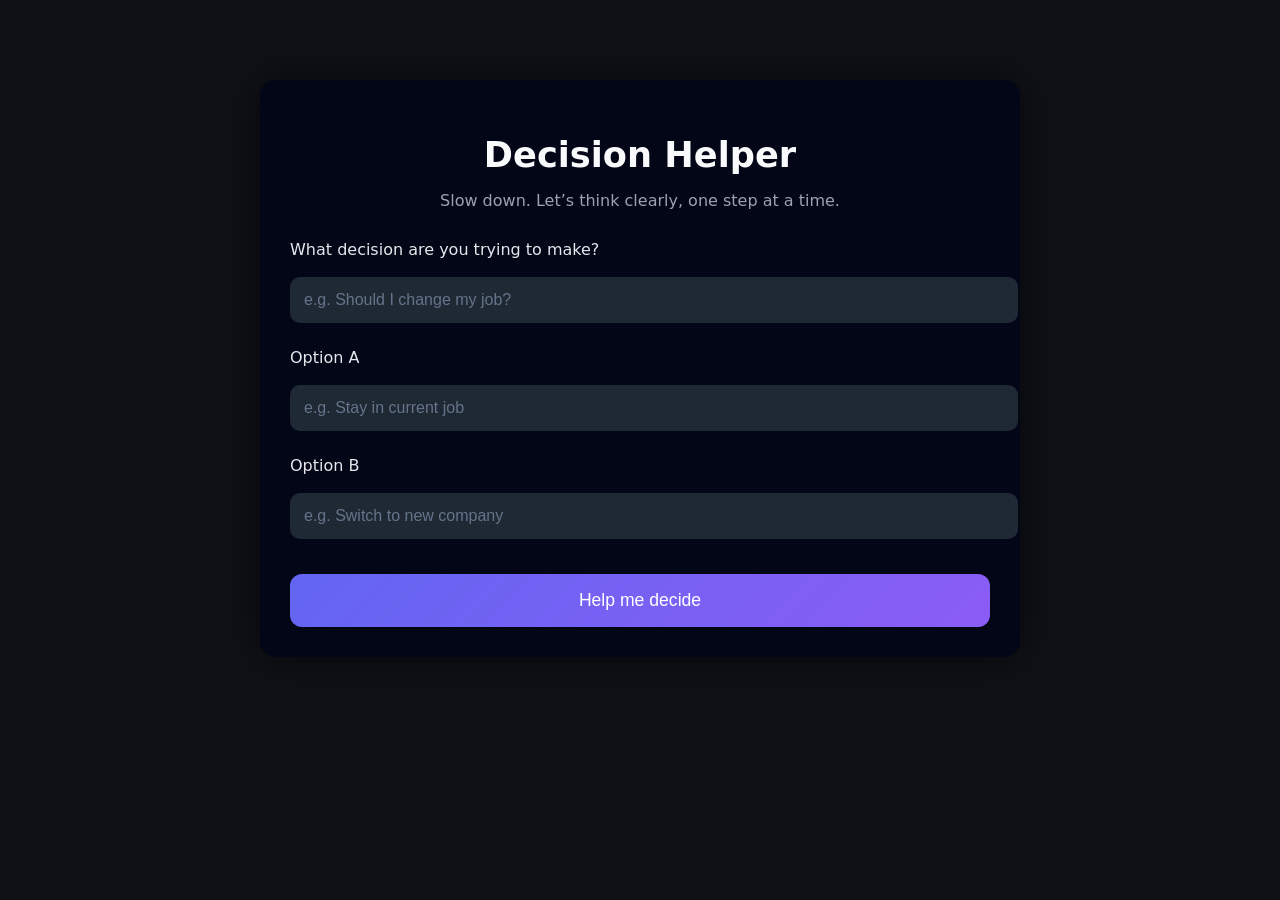
==== decision.html @ a5d3112f "Update decision.html" ====
<!DOCTYPE html>
<html lang="en">
<head>
  <meta charset="UTF-8">
  <title>Decision Helper | Life Navigator</title>
  <meta name="viewport" content="width=device-width, initial-scale=1.0">
  <link rel="stylesheet" href="style.css">
  <style>
    body {
      background: #0f1117;
      color: #e5e7eb;
      font-family: system-ui, sans-serif;
    }

    .container {
      max-width: 700px;
      margin: 80px auto;
      padding: 30px;
    }

    h1 {
      font-size: 2.2rem;
      margin-bottom: 10px;
    }

    p {
      color: #9ca3af;
      margin-bottom: 30px;
    }

    label {
      display: block;
      margin-top: 25px;
      margin-bottom: 8px;
      font-weight: 500;
    }

    input {
      width: 100%;
      padding: 14px;
      border-radius: 10px;
      border: none;
      background: #1f2933;
      color: #fff;
      font-size: 1rem;
    }

    button {
      margin-top: 35px;
      width: 100%;
      padding: 16px;
      font-size: 1.1rem;
      border-radius: 12px;
      border: none;
      background: linear-gradient(135deg, #6366f1, #8b5cf6);
      color: white;
      cursor: pointer;
    }

    .result {
      margin-top: 40px;
      padding: 20px;
      border-radius: 12px;
      background: #111827;
      display: none;
    }
  </style>
</head>
<body>

  <div class="container">
    <h1>Decision Helper</h1>
    <p>Slow down. Let’s think clearly, one step at a time.</p>

    <label>What decision are you trying to make?</label>
    <input id="decision" placeholder="e.g. Should I change my job?">

    <label>Option A</label>
    <input id="optionA" placeholder="e.g. Stay in current job">

    <label>Option B</label>
    <input id="optionB" placeholder="e.g. Switch to new company">

    <button onclick="analyzeDecision()">Help me decide</button>

    <div class="result" id="resultBox"></div>
  </div>

  <script src="decision.js"></script>
</body>
</html>
---- style.css ----
/* ===== Global Dark Theme ===== */
body {
  margin: 0;
  padding: 0;
  font-family: 'Segoe UI', sans-serif;
  background-color: #0f172a; /* deep dark blue */
  color: #e5e7eb;
}

/* ===== Main Container ===== */
.container {
  max-width: 420px;
  margin: 40px auto;
  padding: 24px;
  background: #020617;
  border-radius: 16px;
  box-shadow: 0 0 40px rgba(0,0,0,0.6);
}

/* ===== Headings ===== */
h1, h2 {
  text-align: center;
  font-weight: 600;
  color: #f8fafc;
}

/* ===== Paragraphs ===== */
p {
  text-align: center;
  color: #cbd5f5;
}

/* ===== Buttons ===== */
button {
  width: 100%;
  padding: 14px;
  margin-top: 12px;
  border: none;
  border-radius: 12px;
  background: linear-gradient(135deg, #6366f1, #818cf8);
  color: white;
  font-size: 15px;
  cursor: pointer;
  transition: transform 0.2s ease, box-shadow 0.2s ease;
}

button:hover {
  transform: translateY(-2px);
  box-shadow: 0 8px 20px rgba(99,102,241,0.4);
}

/* ===== Inputs ===== */
input, textarea {
  width: 100%;
  padding: 12px;
  margin-top: 10px;
  border-radius: 10px;
  border: none;
  background: #020617;
  color: #e5e7eb;
  border: 1px solid #1e293b;
}

input::placeholder, textarea::placeholder {
  color: #64748b;
}
/* ===== DARK MODE BASE ===== */
body.dark {
  background: radial-gradient(circle at top, #111827, #020617);
  color: #e5e7eb;
  font-family: "Inter", system-ui, sans-serif;
  margin: 0;
  min-height: 100vh;
}

/* ===== CENTERED CONTAINER ===== */
.decision-container {
  max-width: 520px;
  margin: auto;
  padding: 80px 20px;
}

/* ===== HEADINGS ===== */
.title {
  font-size: 2.2rem;
  font-weight: 600;
  text-align: center;
  margin-bottom: 8px;
}

.subtitle {
  text-align: center;
  color: #9ca3af;
  margin-bottom: 50px;
}

/* ===== CARD ===== */
.card {
  background: rgba(255,255,255,0.04);
  border-radius: 14px;
  padding: 20px;
  margin-bottom: 22px;
  border: 1px solid rgba(255,255,255,0.06);
}

/* ===== LABEL ===== */
.card label {
  display: block;
  margin-bottom: 10px;
  font-size: 0.9rem;
  color: #cbd5f5;
}

/* ===== INPUT ===== */
.card input {
  width: 100%;
  padding: 14px;
  border-radius: 10px;
  border: none;
  outline: none;
  font-size: 1rem;
  background: #020617;
  color: #e5e7eb;
}

/* ===== BUTTON ===== */
.primary-btn {
  width: 100%;
  padding: 16px;
  border-radius: 14px;
  border: none;
  font-size: 1rem;
  font-weight: 500;
  background: linear-gradient(135deg, #6366f1, #8b5cf6);
  color: white;
  cursor: pointer;
  margin-top: 10px;
}

.primary-btn:hover {
  opacity: 0.9;
}
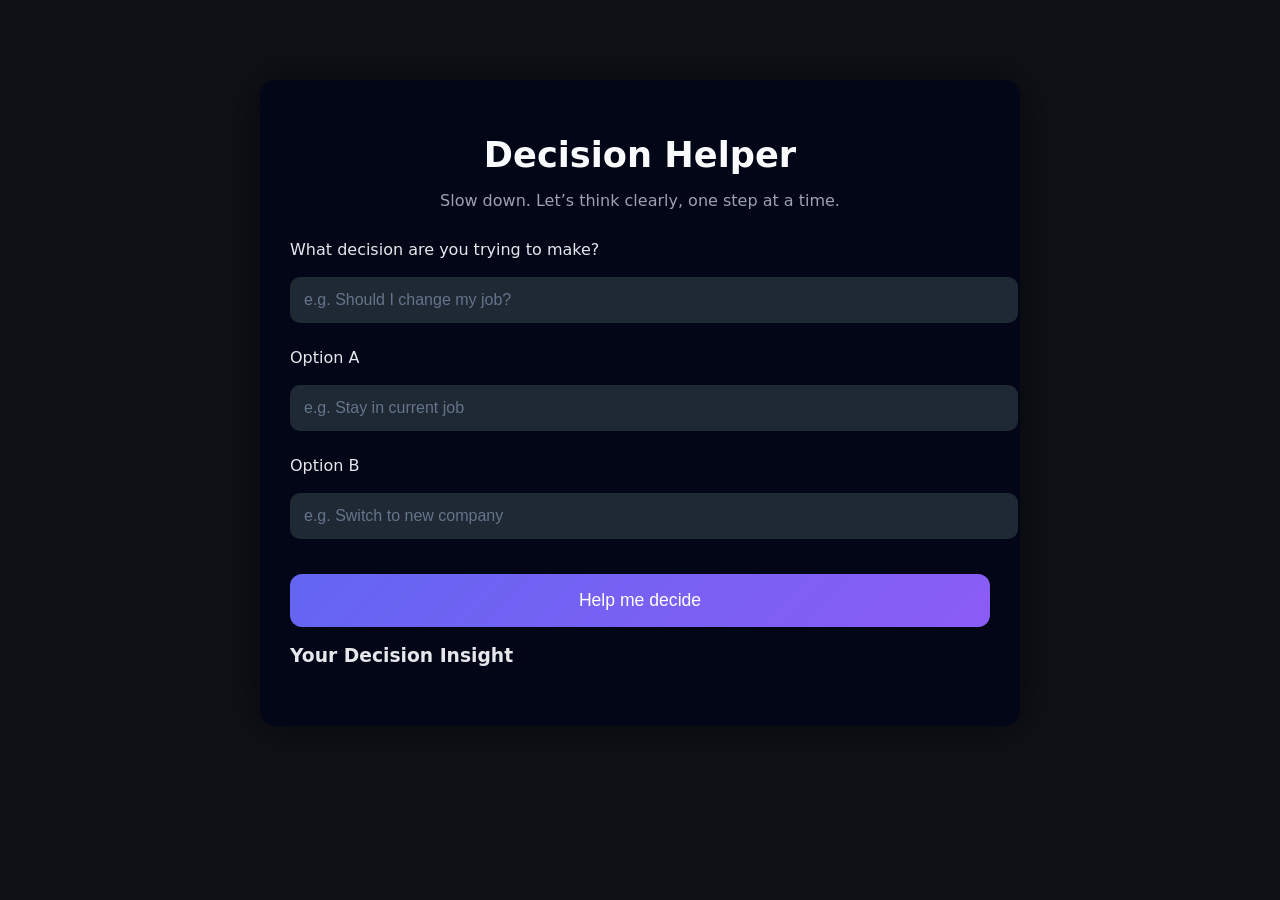
==== commit bec1d361: "Update decision.html" ====
--- a/decision.html
+++ b/decision.html
@@ -84,6 +84,10 @@
     <button onclick="analyzeDecision()">Help me decide</button>
 
     <div class="result" id="resultBox"></div>
+    <div id="resultBox" class="result-box hidden">
+  <h3>Your Decision Insight</h3>
+  <p id="decisionSummary"></p>
+  <p id="clarityScore"></p>
   </div>
 
   <script src="decision.js"></script>
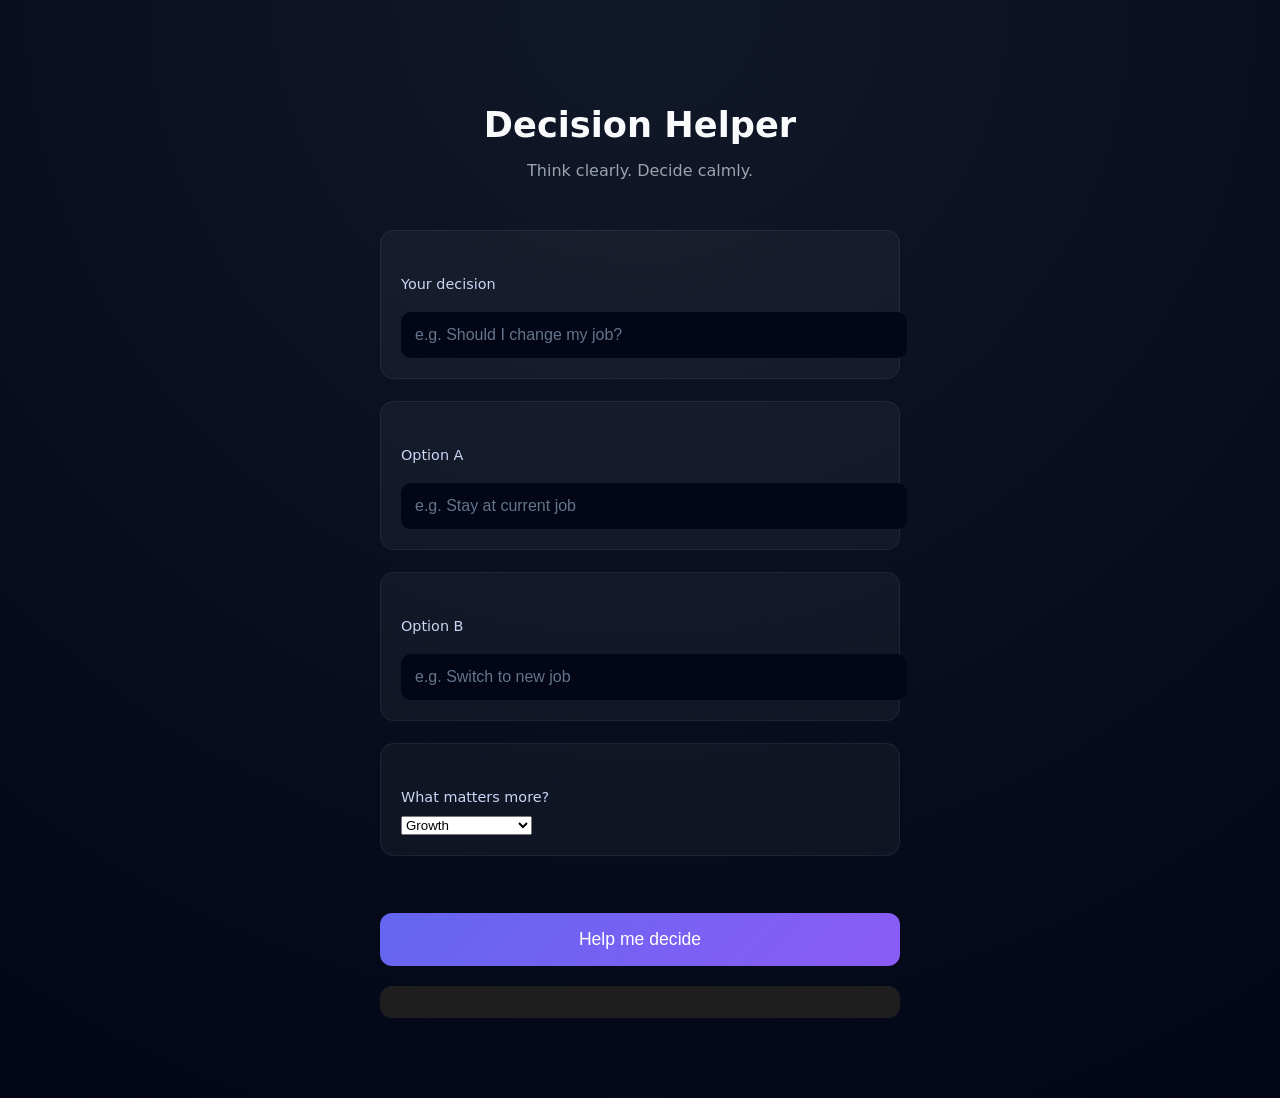
==== commit c25d9b75: "Update decision.html" ====
--- a/decision.html
+++ b/decision.html
@@ -66,28 +66,44 @@
     }
   </style>
 </head>
-<body>
+<body class="dark">
 
-  <div class="container">
+  <div class="decision-container">
     <h1>Decision Helper</h1>
-    <p>Slow down. Let’s think clearly, one step at a time.</p>
+    <p class="subtitle">Think clearly. Decide calmly.</p>
 
-    <label>What decision are you trying to make?</label>
-    <input id="decision" placeholder="e.g. Should I change my job?">
+    <!-- Step 1 -->
+    <div class="card">
+      <label>Your decision</label>
+      <input type="text" id="decision" placeholder="e.g. Should I change my job?">
+    </div>
 
-    <label>Option A</label>
-    <input id="optionA" placeholder="e.g. Stay in current job">
+    <!-- Step 2 -->
+    <div class="card">
+      <label>Option A</label>
+      <input type="text" id="optionA" placeholder="e.g. Stay at current job">
+    </div>
 
-    <label>Option B</label>
-    <input id="optionB" placeholder="e.g. Switch to new company">
+    <div class="card">
+      <label>Option B</label>
+      <input type="text" id="optionB" placeholder="e.g. Switch to new job">
+    </div>
+
+    <!-- Step 3 -->
+    <div class="card">
+      <label>What matters more?</label>
+      <select id="priority">
+        <option value="growth">Growth</option>
+        <option value="peace">Peace</option>
+        <option value="money">Money</option>
+        <option value="balance">Work-Life Balance</option>
+      </select>
+    </div>
 
     <button onclick="analyzeDecision()">Help me decide</button>
 
-    <div class="result" id="resultBox"></div>
-    <div id="resultBox" class="result-box hidden">
-  <h3>Your Decision Insight</h3>
-  <p id="decisionSummary"></p>
-  <p id="clarityScore"></p>
+    <!-- Result -->
+    <div id="result" class="result-box"></div>
   </div>
 
   <script src="decision.js"></script>
--- a/style.css
+++ b/style.css
@@ -140,4 +140,16 @@
 .primary-btn:hover {
   opacity: 0.9;
 }
+.result-box {
+  margin-top: 20px;
+  padding: 16px;
+  background: #1e1e1e;
+  border-radius: 12px;
+  color: #ffffff;
+}
 
+.hidden {
+  display: none;
+}
+
+
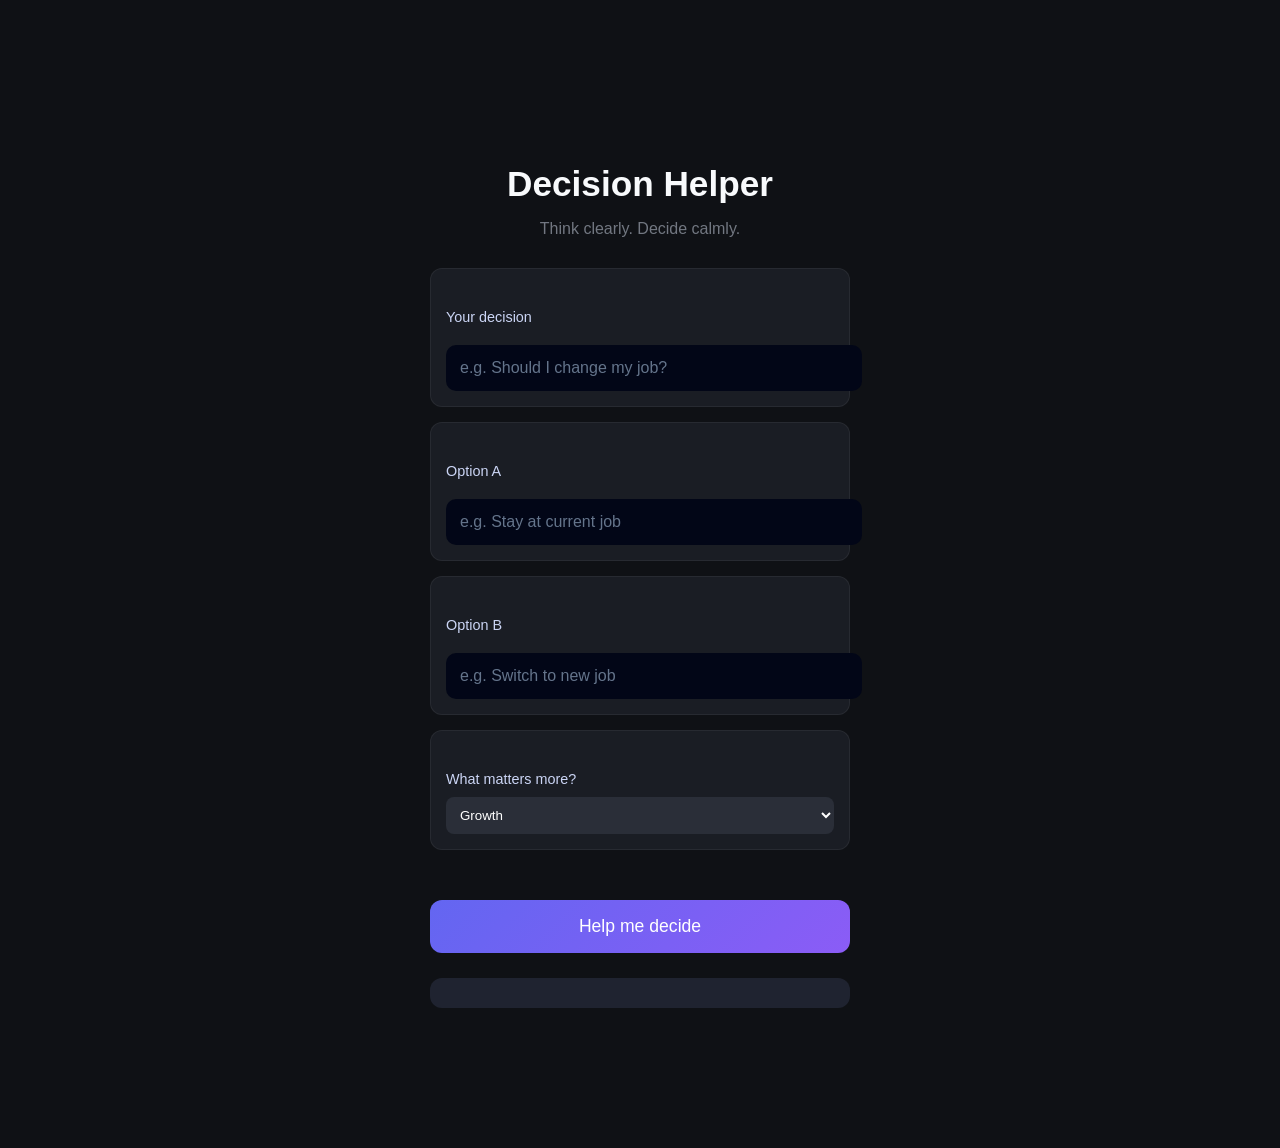
==== commit 5f4d4126: "Update decision.html" ====
--- a/decision.html
+++ b/decision.html
@@ -100,7 +100,7 @@
       </select>
     </div>
 
-    <button onclick="analyzeDecision()">Help me decide</button>
+    <button onclick="makeDecision()">Help me decide</button>
 
     <!-- Result -->
     <div id="result" class="result-box"></div>
--- a/style.css
+++ b/style.css
@@ -147,9 +147,80 @@
   border-radius: 12px;
   color: #ffffff;
 }
+body.dark {
+  background: #0f1115;
+  color: #eaeaea;
+  font-family: 'Segoe UI', sans-serif;
+}
+
+.decision-container {
+  max-width: 420px;
+  margin: 60px auto;
+}
+
+h1 {
+  text-align: center;
+}
+
+.subtitle {
+  text-align: center;
+  opacity: 0.7;
+  margin-bottom: 30px;
+}
+
+.card {
+  background: #1a1d24;
+  padding: 15px;
+  border-radius: 12px;
+  margin-bottom: 15px;
+}
+
+label {
+  display: block;
+  margin-bottom: 6px;
+  font-size: 14px;
+}
+
+input, select {
+  width: 100%;
+  padding: 10px;
+  border-radius: 8px;
+  border: none;
+  background: #2a2e38;
+  color: white;
+}
+
+button {
+  width: 100%;
+  margin-top: 20px;
+  padding: 12px;
+  border-radius: 10px;
+  border: none;
+  background: #6c8cff;
+  color: white;
+  font-size: 16px;
+  cursor: pointer;
+}
+
+button:hover {
+  background: #829cff;
+}
+
+.result-box {
+  margin-top: 25px;
+  padding: 15px;
+  background: #1f2330;
+  border-radius: 12px;
+}
+
+.reason {
+  opacity: 0.8;
+  font-size: 14px;
+}
 
 .hidden {
   display: none;
 }
 
 
+
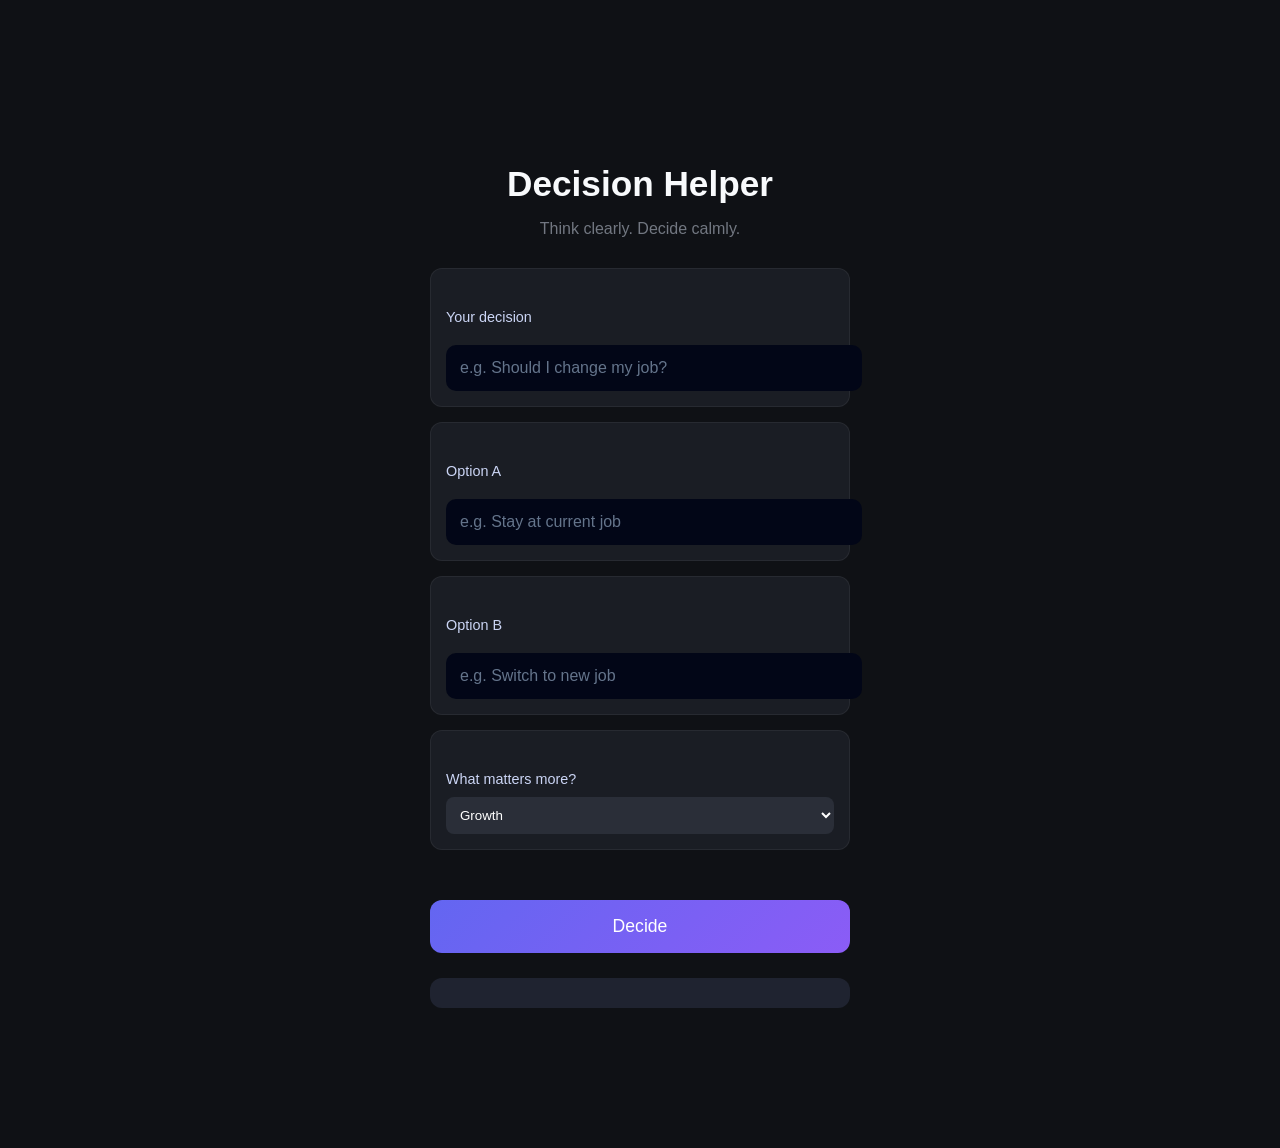
==== commit cf982378: "Update decision.html" ====
--- a/decision.html
+++ b/decision.html
@@ -100,7 +100,7 @@
       </select>
     </div>
 
-    <button onclick="makeDecision()">Help me decide</button>
+    <button onclick="makeDecision()">Decide</button>
 
     <!-- Result -->
     <div id="result" class="result-box"></div>
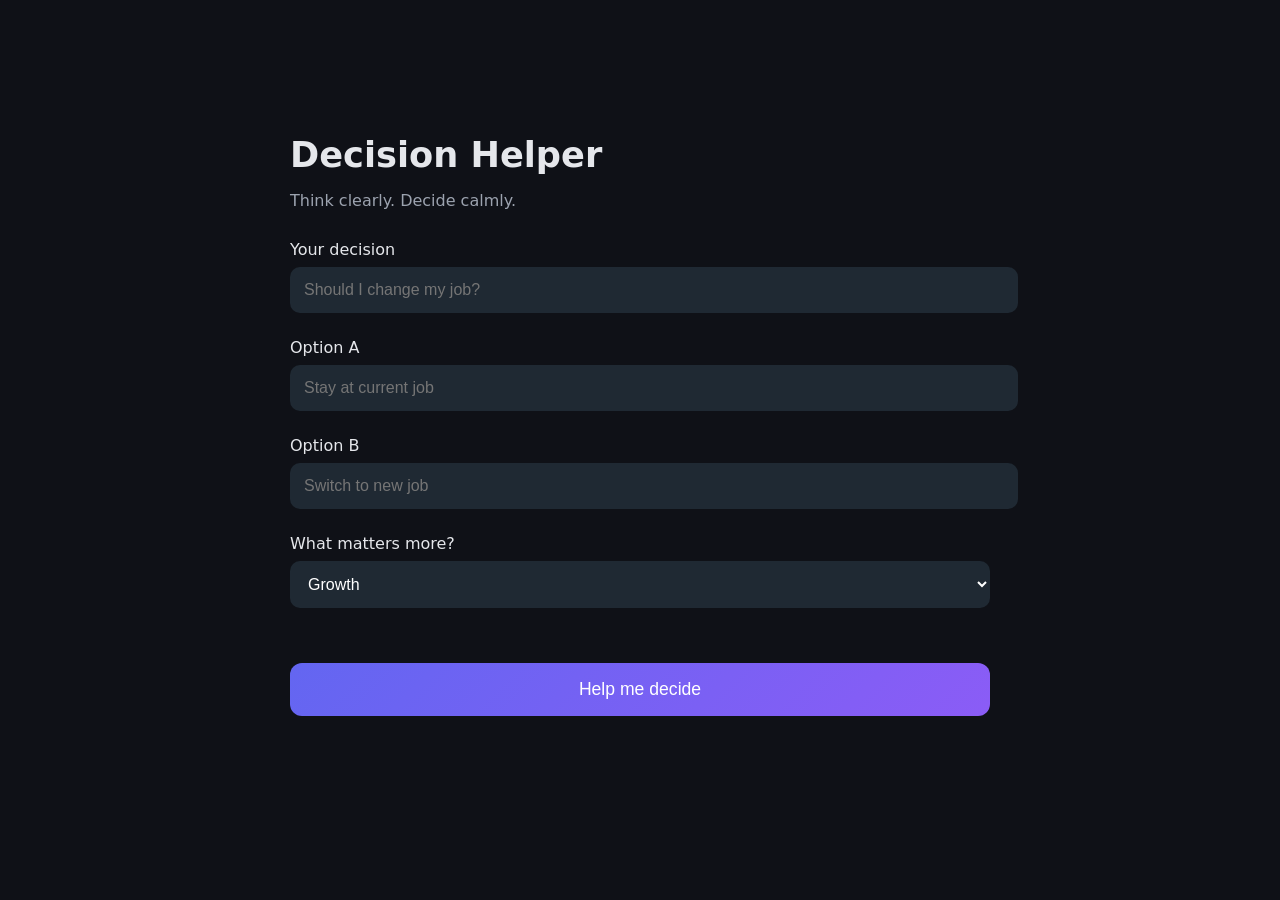
==== commit 89cc2ebc: "Update decision.html" ====
--- a/decision.html
+++ b/decision.html
@@ -4,15 +4,17 @@
   <meta charset="UTF-8">
   <title>Decision Helper | Life Navigator</title>
   <meta name="viewport" content="width=device-width, initial-scale=1.0">
-  <link rel="stylesheet" href="style.css">
+
   <style>
     body {
       background: #0f1117;
       color: #e5e7eb;
       font-family: system-ui, sans-serif;
+      margin: 0;
+      padding: 0;
     }
 
-    .container {
+    .decision-container {
       max-width: 700px;
       margin: 80px auto;
       padding: 30px;
@@ -23,19 +25,22 @@
       margin-bottom: 10px;
     }
 
-    p {
+    .subtitle {
       color: #9ca3af;
       margin-bottom: 30px;
     }
 
+    .card {
+      margin-bottom: 25px;
+    }
+
     label {
       display: block;
-      margin-top: 25px;
       margin-bottom: 8px;
       font-weight: 500;
     }
 
-    input {
+    input, select {
       width: 100%;
       padding: 14px;
       border-radius: 10px;
@@ -46,7 +51,7 @@
     }
 
     button {
-      margin-top: 35px;
+      margin-top: 30px;
       width: 100%;
       padding: 16px;
       font-size: 1.1rem;
@@ -57,7 +62,7 @@
       cursor: pointer;
     }
 
-    .result {
+    .result-box {
       margin-top: 40px;
       padding: 20px;
       border-radius: 12px;
@@ -66,30 +71,28 @@
     }
   </style>
 </head>
-<body class="dark">
+
+<body>
 
   <div class="decision-container">
     <h1>Decision Helper</h1>
     <p class="subtitle">Think clearly. Decide calmly.</p>
 
-    <!-- Step 1 -->
     <div class="card">
       <label>Your decision</label>
-      <input type="text" id="decision" placeholder="e.g. Should I change my job?">
+      <input type="text" id="decision" placeholder="Should I change my job?">
     </div>
 
-    <!-- Step 2 -->
     <div class="card">
       <label>Option A</label>
-      <input type="text" id="optionA" placeholder="e.g. Stay at current job">
+      <input type="text" id="optionA" placeholder="Stay at current job">
     </div>
 
     <div class="card">
       <label>Option B</label>
-      <input type="text" id="optionB" placeholder="e.g. Switch to new job">
+      <input type="text" id="optionB" placeholder="Switch to new job">
     </div>
 
-    <!-- Step 3 -->
     <div class="card">
       <label>What matters more?</label>
       <select id="priority">
@@ -100,9 +103,8 @@
       </select>
     </div>
 
-    <button onclick="makeDecision()">Decide</button>
+    <button onclick="makeDecision()">Help me decide</button>
 
-    <!-- Result -->
     <div id="result" class="result-box"></div>
   </div>
 
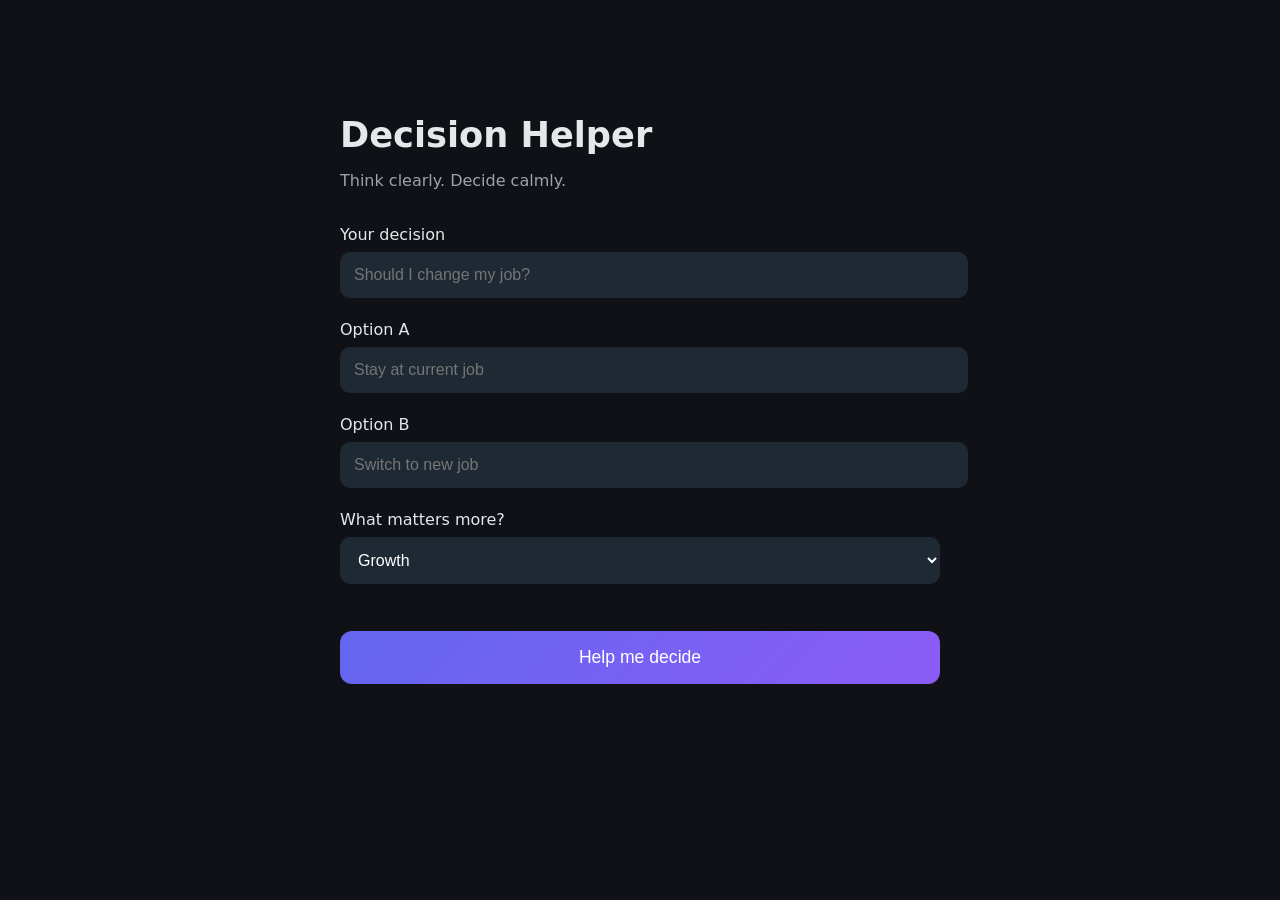
==== commit e2bb09d1: "Update decision.html" ====
--- a/decision.html
+++ b/decision.html
@@ -15,23 +15,23 @@
     }
 
     .decision-container {
-      max-width: 700px;
-      margin: 80px auto;
+      max-width: 600px;
+      margin: 60px auto;
       padding: 30px;
     }
 
     h1 {
       font-size: 2.2rem;
-      margin-bottom: 10px;
+      margin-bottom: 8px;
     }
 
     .subtitle {
       color: #9ca3af;
-      margin-bottom: 30px;
+      margin-bottom: 35px;
     }
 
     .card {
-      margin-bottom: 25px;
+      margin-bottom: 22px;
     }
 
     label {
@@ -46,13 +46,13 @@
       border-radius: 10px;
       border: none;
       background: #1f2933;
-      color: #fff;
+      color: #ffffff;
       font-size: 1rem;
     }
 
     button {
-      margin-top: 30px;
       width: 100%;
+      margin-top: 25px;
       padding: 16px;
       font-size: 1.1rem;
       border-radius: 12px;
@@ -63,7 +63,7 @@
     }
 
     .result-box {
-      margin-top: 40px;
+      margin-top: 35px;
       padding: 20px;
       border-radius: 12px;
       background: #111827;
@@ -80,17 +80,17 @@
 
     <div class="card">
       <label>Your decision</label>
-      <input type="text" id="decision" placeholder="Should I change my job?">
+      <input id="decision" placeholder="Should I change my job?">
     </div>
 
     <div class="card">
       <label>Option A</label>
-      <input type="text" id="optionA" placeholder="Stay at current job">
+      <input id="optionA" placeholder="Stay at current job">
     </div>
 
     <div class="card">
       <label>Option B</label>
-      <input type="text" id="optionB" placeholder="Switch to new job">
+      <input id="optionB" placeholder="Switch to new job">
     </div>
 
     <div class="card">
